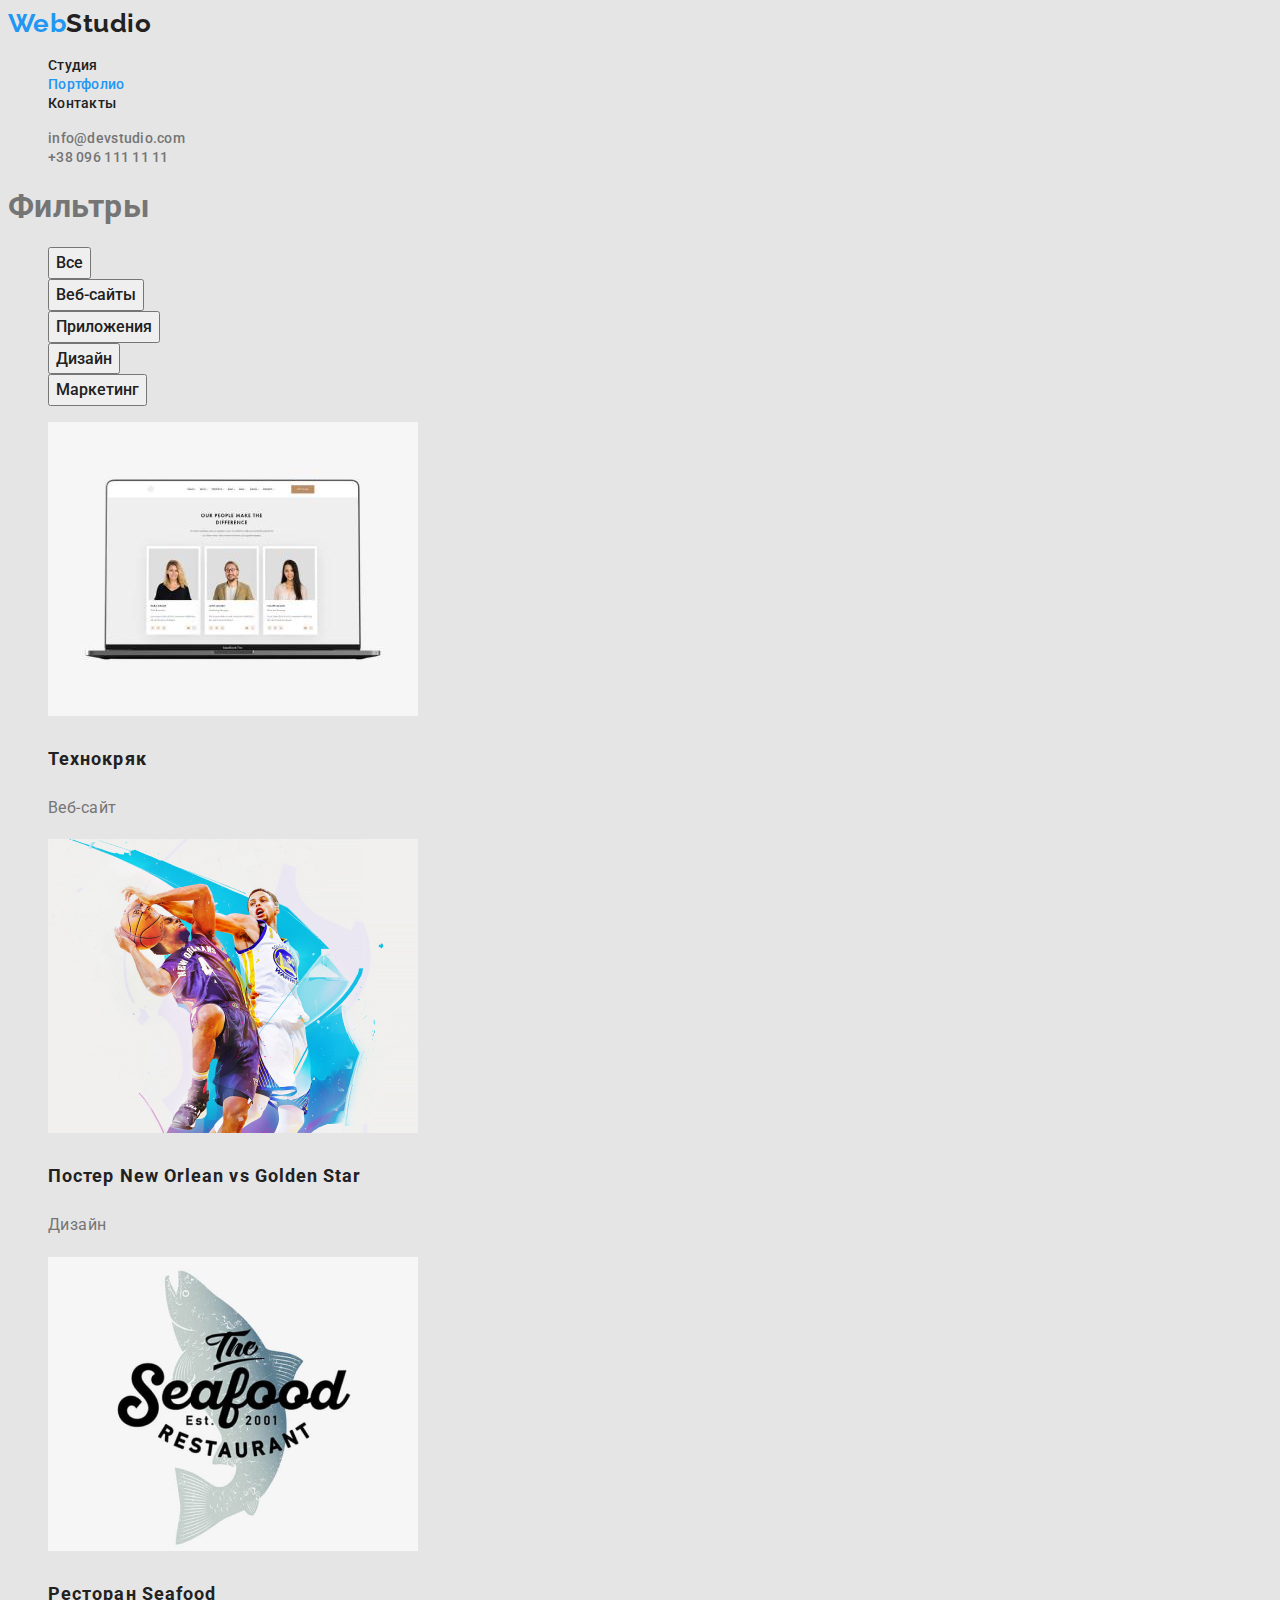
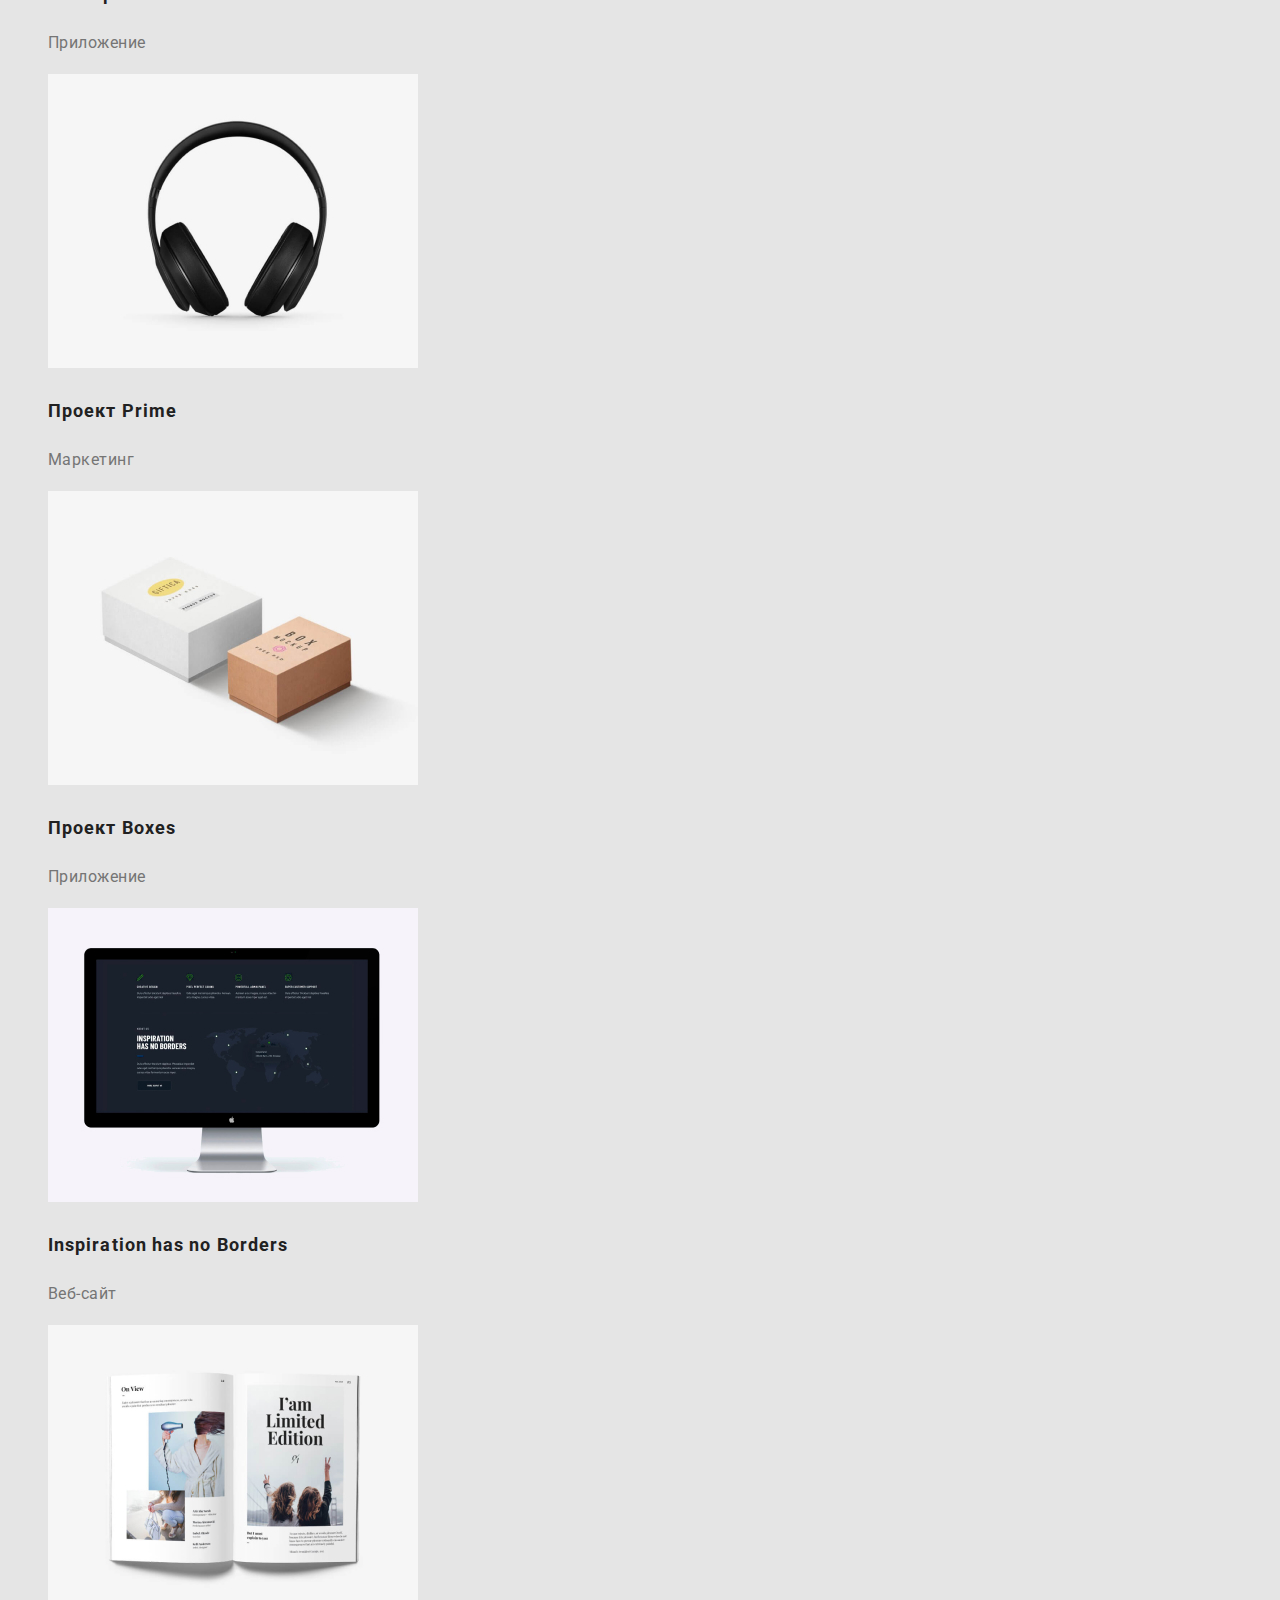
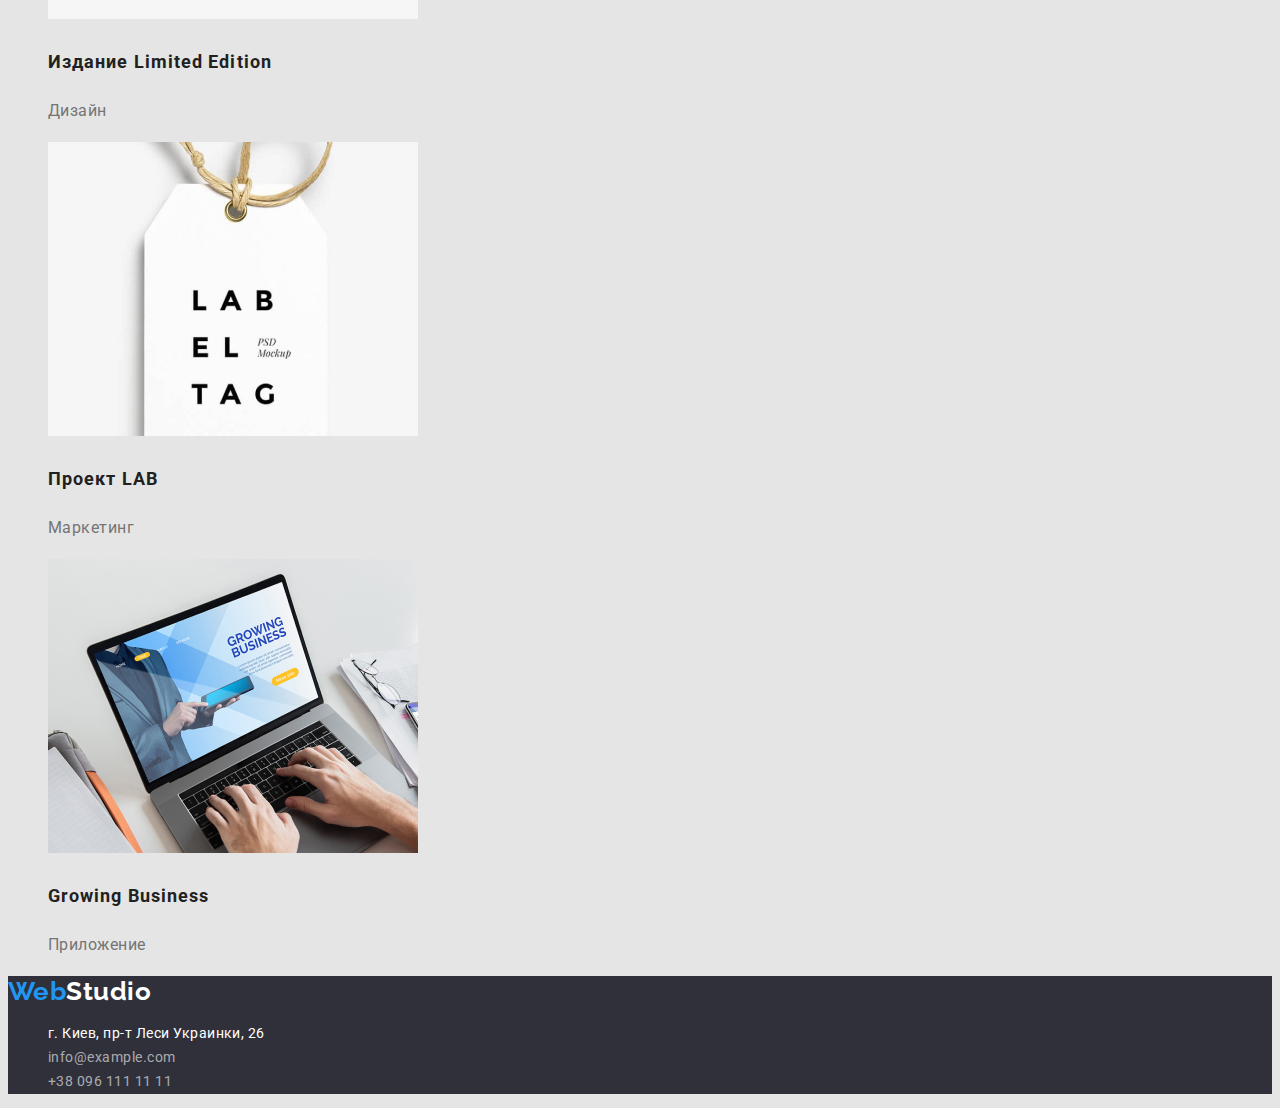
==== portfolio.html @ faa5c779 "Initial commit" ====
<!DOCTYPE html>
<html lang="ru">
  <head>
    <meta charset="UTF-8" />
    <meta http-equiv="X-UA-Compatible" content="IE=edge" />
    <meta name="viewport" content="width=device-width, initial-scale=1.0" />
    <link rel="preconnect" href="https://fonts.googleapis.com" />
    <link rel="preconnect" href="https://fonts.gstatic.com" crossorigin />
    <link
      href="https://fonts.googleapis.com/css2?family=Raleway:wght@700&family=Roboto:wght@400;500;700;900&display=swap"
      rel="stylesheet"
    />
    <link rel="stylesheet" href="./css/styles.css" />
    <title>WebStudio</title>
  </head>
  <body>
    <!-- Шапка -->
    <header class="nav-menu">
      <nav>
        <a href="./index.html" class="logo"><span class="logo-sec">Web</span>Studio</a>
        <ul class="list">
          <li>
            <a class="nav-link" href="./index.html">Студия</a>
          </li>
          <li>
            <a class="nav-link current" href="./portfolio.html">Портфолио</a>
          </li>
          <li>
            <a class="nav-link" href="">Контакты</a>
          </li>
        </ul>
      </nav>
      <ul class="list">
        <li>
          <a class="nav-link nav-contact" href="mailto:info@devstudio.com">info@devstudio.com</a>
        </li>
        <li>
          <a class="nav-link nav-contact" href="tel:+380961111111">+38 096 111 11 11</a>
        </li>
      </ul>
    </header>
    <!-- Контент страницы -->
    <main>
      <section class="filter">
        <!-- Спрятать заголовок -->
        <h1>Фильтры</h1>
        <ul class="list">
          <li>
            <button class="filter-button" type="button">Все</button>
          </li>
          <li>
            <button class="filter-button" type="button">Веб-сайты</button>
          </li>
          <li>
            <button class="filter-button" type="button">Приложения</button>
          </li>
          <li>
            <button class="filter-button" type="button">Дизайн</button>
          </li>
          <li>
            <button class="filter-button" type="button">Маркетинг</button>
          </li>
        </ul>
        <ul class="list">
          <li>
            <a href="" class="project">
              <img src="./images/portfolio1.jpg" alt="Технокряк" width="370" />
              <h2 class="proj-title">Технокряк</h2>
              <p class="project">Веб-сайт</p>
            </a>
          </li>
          <li>
            <a href="" class="project">
              <img
                src="./images/portfolio2.jpg"
                alt="Постер New Orlean vs Golden Star"
                width="370"
              />
              <h2 class="proj-title">Постер New Orlean vs Golden Star</h2>
              <p class="project">Дизайн</p>
            </a>
          </li>
          <li>
            <a href="" class="project">
              <img src="./images/portfolio3.jpg" alt="Ресторан Seafood" width="370" />
              <h2 class="proj-title">Ресторан Seafood</h2>
              <p class="project">Приложение</p>
            </a>
          </li>
          <li>
            <a href="" class="project">
              <img src="./images/portfolio4.jpg" alt="Проект Prime" width="370" />
              <h2 class="proj-title">Проект Prime</h2>
              <p class="project">Маркетинг</p>
            </a>
          </li>
          <li>
            <a href="" class="project">
              <img src="./images/portfolio5.jpg" alt="Проект Boxes" width="370" />
              <h2 class="proj-title">Проект Boxes</h2>
              <p class="project">Приложение</p>
            </a>
          </li>
          <li>
            <a href="" class="project">
              <img src="./images/portfolio6.jpg" alt="Inspiration has no Borders" width="370" />
              <h2 class="proj-title">Inspiration has no Borders</h2>
              <p class="project">Веб-сайт</p>
            </a>
          </li>
          <li>
            <a href="" class="project">
              <img src="./images/portfolio7.jpg" alt="Издание Limited Edition" width="370" />
              <h2 class="proj-title">Издание Limited Edition</h2>
              <p class="project">Дизайн</p>
            </a>
          </li>
          <li>
            <a href="" class="project">
              <img src="./images/portfolio8.jpg" alt="Проект LAB" width="370" />
              <h2 class="proj-title">Проект LAB</h2>
              <p class="project">Маркетинг</p>
            </a>
          </li>
          <li>
            <a href="" class="project">
              <img src="./images/portfolio9.jpg" alt="Growing Business" width="370" />
              <h2 class="proj-title">Growing Business</h2>
              <p class="project">Приложение</p>
            </a>
          </li>
        </ul>
      </section>
    </main>
    <!-- Футер -->
    <footer class="foot">
      <a href="./index.html" class="logo logo-foot"><span class="logo-sec">Web</span>Studio</a>
      <address>
        <ul class="list">
          <li>
            <a
              class="footer-addr"
              href="https://goo.gl/maps/4BTvtgbMAKysec8t8"
              target="_blank"
              rel="noopener noreferrer"
              >г. Киев, пр-т Леси Украинки, 26</a
            >
          </li>
          <li><a class="footer-cont" href="mailto:info@example.com">info@example.com</a></li>
          <li><a class="footer-cont" href="tel:+380961111111">+38 096 111 11 11</a></li>
        </ul>
      </address>
    </footer>
  </body>
</html>
---- css/styles.css ----
/* 
Основной цвет текста - #212121;
Вторичный цвет текста - #757575;
Цвет меню вторичный - #2196F3;
Главный заголовок - #FFFFFF;
Шрифты - Raleway 700;  Roboto 400,500,700,900; 
 */
:root {
    --color-main: #212121;
    --color-secondary: #757575;
    --menu-main-color: #212121;
    --menu-sec-color: #2196f3;
    --main-header: #ffffff;
    --bg-nav: #ffffff;
    --bg-focus: #2F303A;
    --bg-main: #E5E5E5;
    --bg-sec: #F5F4FA;
    --bg-button: #2196f3;
    --foot-cont: rgba(255, 255, 255, 0.6);
}
body {
    font-family: 'Roboto', sans-serif;  
    letter-spacing: 0.03em;
    background-color: var(--bg-main);
    color: var(--color-secondary);
}
/* .nav-menu {
    background-color: var(--bg-nav);
} */
.list {
    list-style: none;
}
.logo {
    font-family: 'Raleway', sans-serif;
    color: var(--menu-main-color);
    font-weight: 700;
    font-size: 26px;
    line-height: 1.19;
    text-decoration: none;
}
.logo-sec {
    color: var(--menu-sec-color);
}
.logo-foot {
    color: var(--main-header);
}
.nav-link {
    color: var(--menu-main-color);
    font-weight: 500;
    font-size: 14px;
    line-height: 1.14;
    letter-spacing: 0.02em;
    text-decoration: none;
}
.current,
.nav-link:focus,
.nav-link:hover,
.footer-addr:hover, 
.footer-addr:focus, 
.footer-cont:hover, 
.footer-cont:focus {
    color: var(--menu-sec-color);
}
.nav-contact {
    color: var(--color-secondary);
}
.hero {
    background-color: var(--bg-focus);
}
.hero-header {
    color: var(--main-header);
    font-weight: 900;
    font-size: 44px;
    line-height: 1.36;
    text-align: center;
    letter-spacing: 0.06em;
    text-transform: uppercase;
}
.hero-button {
    font-family: inherit;
    color: var(--main-header);
    background-color: var(--bg-button);
    font-weight: 700;
    font-size: 16px;
    line-height: 1.88;
    text-align: center;
    letter-spacing: 0.06em;
    cursor: pointer;
}
/* .team {
    background-color: var(--bg-sec);
} */
.features-header {
    color: var(--color-main);
    font-weight: 700;
    font-size: 14px;
    line-height: 1.14;
    text-transform: uppercase;
}
.features-text {
    font-size: 14px;
    line-height: 1.71;
}
.team-header {
    color: var(--color-main);
    font-weight: 500;
    font-size: 16px;
    line-height: 1.19;
    text-align: center;
}
.team-text {
    font-size: 16px;
    line-height: 1.19;
    text-align: center;
}
.team .title, 
.work .title {
    color: var(--color-main);
    font-weight: 700;
    font-size: 36px;
    line-height: 1.17;
    text-align: center;
}
.foot {
    background-color: var(--bg-focus);
    font-size: 14px;
    line-height: 1.71;
    
}
.footer-addr {
    color: var(--main-header);
    font-style: normal;
    text-decoration: none;
}
.footer-cont {
    color: var(--foot-cont);
    font-style: normal;
    text-decoration: none;
}
.filter-button {
    font-family: inherit;
    color: var(--color-main);
    font-weight: 500;
    font-size: 16px;
    line-height: 1.62;
    text-align: center;
    cursor: pointer;
} 
.filter-button:hover, .filter-button:focus {
    color: var(--main-header);
    background-color: var(--bg-button);
}
.project {
    color: var(--color-secondary);
    font-size: 16px;
    line-height: 1.88;
    text-decoration: none;
}
.proj-title { 
    color: var(--color-main);
    font-weight: 700;
    font-size: 18px;
    line-height: 2;
    letter-spacing: 0.06em;
}
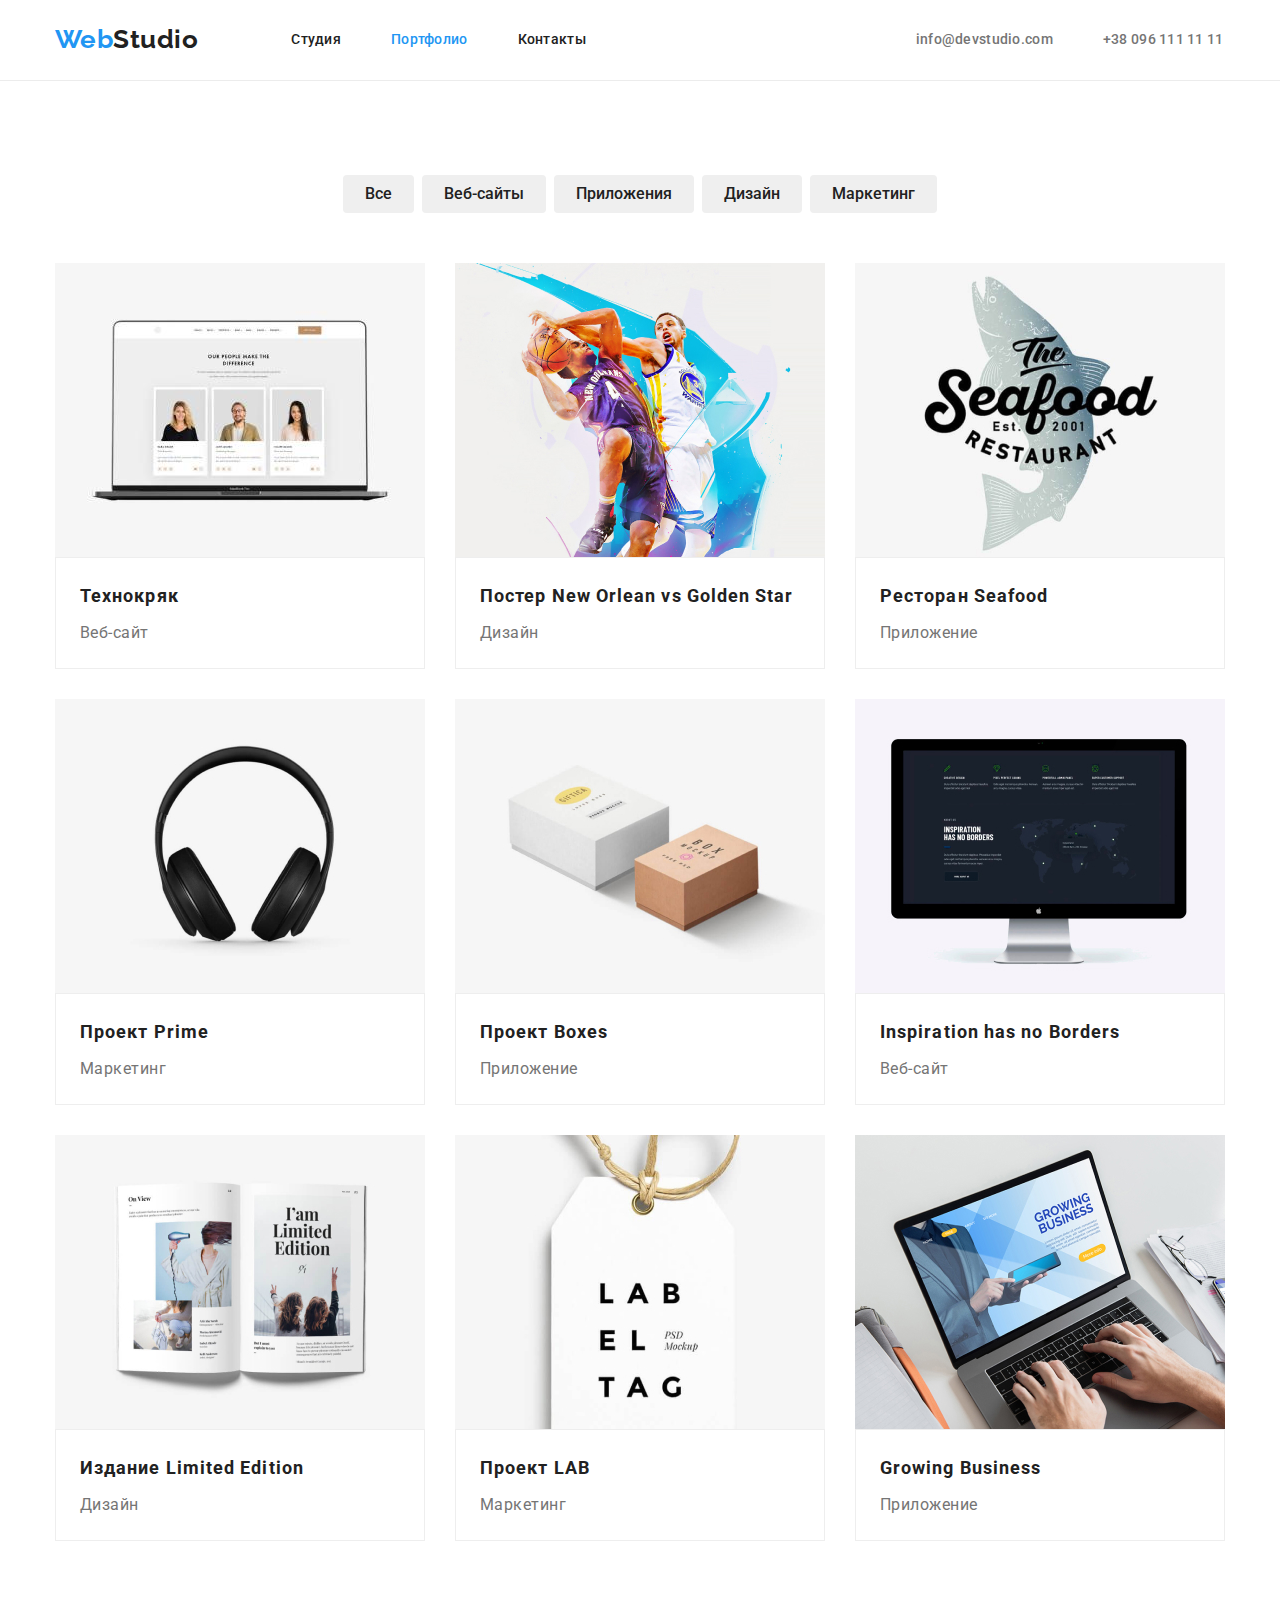
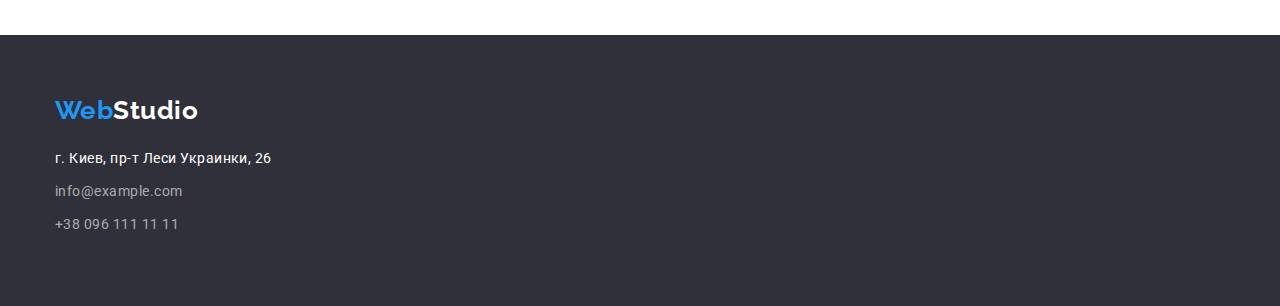
==== commit 46ea3f7b: "portfolio" ====
--- a/portfolio.html
+++ b/portfolio.html
@@ -10,146 +10,221 @@
       href="https://fonts.googleapis.com/css2?family=Raleway:wght@700&family=Roboto:wght@400;500;700;900&display=swap"
       rel="stylesheet"
     />
+    <link
+      rel="stylesheet"
+      href="https://cdnjs.cloudflare.com/ajax/libs/modern-normalize/1.1.0/modern-normalize.css"
+    />
     <link rel="stylesheet" href="./css/styles.css" />
     <title>WebStudio</title>
   </head>
   <body>
     <!-- Шапка -->
     <header class="nav-menu">
-      <nav>
-        <a href="./index.html" class="logo"><span class="logo-sec">Web</span>Studio</a>
-        <ul class="list">
-          <li>
-            <a class="nav-link" href="./index.html">Студия</a>
+      <div class="container main-nav">
+        <nav class="nav-list">
+          <a href="./index.html" class="logo"><span class="logo-sec">Web</span>Studio</a>
+          <ul class="list nav-list">
+            <li class="item">
+              <a class="nav-link" href="./index.html">Студия</a>
+            </li>
+            <li class="item">
+              <a class="nav-link current" href="./portfolio.html">Портфолио</a>
+            </li>
+            <li class="item">
+              <a class="nav-link" href="">Контакты</a>
+            </li>
+          </ul>
+        </nav>
+        <ul class="list contact-list">
+          <li class="item">
+            <a class="nav-link nav-contact" href="mailto:info@devstudio.com">info@devstudio.com</a>
           </li>
-          <li>
-            <a class="nav-link current" href="./portfolio.html">Портфолио</a>
-          </li>
-          <li>
-            <a class="nav-link" href="">Контакты</a>
+          <li class="item">
+            <a class="nav-link nav-contact" href="tel:+380961111111">+38 096 111 11 11</a>
           </li>
         </ul>
-      </nav>
-      <ul class="list">
-        <li>
-          <a class="nav-link nav-contact" href="mailto:info@devstudio.com">info@devstudio.com</a>
-        </li>
-        <li>
-          <a class="nav-link nav-contact" href="tel:+380961111111">+38 096 111 11 11</a>
-        </li>
-      </ul>
+      </div>
     </header>
     <!-- Контент страницы -->
     <main>
-      <section class="filter">
-        <!-- Спрятать заголовок -->
-        <h1>Фильтры</h1>
-        <ul class="list">
-          <li>
-            <button class="filter-button" type="button">Все</button>
-          </li>
-          <li>
-            <button class="filter-button" type="button">Веб-сайты</button>
-          </li>
-          <li>
-            <button class="filter-button" type="button">Приложения</button>
-          </li>
-          <li>
-            <button class="filter-button" type="button">Дизайн</button>
-          </li>
-          <li>
-            <button class="filter-button" type="button">Маркетинг</button>
-          </li>
-        </ul>
-        <ul class="list">
-          <li>
-            <a href="" class="project">
-              <img src="./images/portfolio1.jpg" alt="Технокряк" width="370" />
-              <h2 class="proj-title">Технокряк</h2>
-              <p class="project">Веб-сайт</p>
-            </a>
-          </li>
-          <li>
-            <a href="" class="project">
-              <img
-                src="./images/portfolio2.jpg"
-                alt="Постер New Orlean vs Golden Star"
-                width="370"
-              />
-              <h2 class="proj-title">Постер New Orlean vs Golden Star</h2>
-              <p class="project">Дизайн</p>
-            </a>
-          </li>
-          <li>
-            <a href="" class="project">
-              <img src="./images/portfolio3.jpg" alt="Ресторан Seafood" width="370" />
-              <h2 class="proj-title">Ресторан Seafood</h2>
-              <p class="project">Приложение</p>
-            </a>
-          </li>
-          <li>
-            <a href="" class="project">
-              <img src="./images/portfolio4.jpg" alt="Проект Prime" width="370" />
-              <h2 class="proj-title">Проект Prime</h2>
-              <p class="project">Маркетинг</p>
-            </a>
-          </li>
-          <li>
-            <a href="" class="project">
-              <img src="./images/portfolio5.jpg" alt="Проект Boxes" width="370" />
-              <h2 class="proj-title">Проект Boxes</h2>
-              <p class="project">Приложение</p>
-            </a>
-          </li>
-          <li>
-            <a href="" class="project">
-              <img src="./images/portfolio6.jpg" alt="Inspiration has no Borders" width="370" />
-              <h2 class="proj-title">Inspiration has no Borders</h2>
-              <p class="project">Веб-сайт</p>
-            </a>
-          </li>
-          <li>
-            <a href="" class="project">
-              <img src="./images/portfolio7.jpg" alt="Издание Limited Edition" width="370" />
-              <h2 class="proj-title">Издание Limited Edition</h2>
-              <p class="project">Дизайн</p>
-            </a>
-          </li>
-          <li>
-            <a href="" class="project">
-              <img src="./images/portfolio8.jpg" alt="Проект LAB" width="370" />
-              <h2 class="proj-title">Проект LAB</h2>
-              <p class="project">Маркетинг</p>
-            </a>
-          </li>
-          <li>
-            <a href="" class="project">
-              <img src="./images/portfolio9.jpg" alt="Growing Business" width="370" />
-              <h2 class="proj-title">Growing Business</h2>
-              <p class="project">Приложение</p>
-            </a>
-          </li>
-        </ul>
+      <section class="filter section">
+        <div class="container">
+          <!-- Спрятать заголовок -->
+          <!-- <h1>Фильтры</h1> -->
+          <ul class="list filter-list">
+            <li class="filter-list-item">
+              <button class="filter-button" type="button">Все</button>
+            </li>
+            <li class="filter-list-item">
+              <button class="filter-button" type="button">Веб-сайты</button>
+            </li>
+            <li class="filter-list-item">
+              <button class="filter-button" type="button">Приложения</button>
+            </li>
+            <li class="filter-list-item">
+              <button class="filter-button" type="button">Дизайн</button>
+            </li>
+            <li class="filter-list-item">
+              <button class="filter-button" type="button">Маркетинг</button>
+            </li>
+          </ul>
+          <ul class="list proj-list">
+            <li class="proj-list-item">
+              <a href="" class="project">
+                <img
+                  class="proj-list-pic"
+                  src="./images/portfolio1.jpg"
+                  alt="Технокряк"
+                  width="370"
+                />
+                <div class="proj-desc">
+                  <h2 class="proj-title">Технокряк</h2>
+                  <p class="proj-list-text">Веб-сайт</p>
+                </div>
+              </a>
+            </li>
+            <li class="proj-list-item">
+              <a href="" class="project">
+                <img
+                  class="proj-list-pic"
+                  src="./images/portfolio2.jpg"
+                  alt="Постер New Orlean vs Golden Star"
+                  width="370"
+                />
+                <div class="proj-desc">
+                  <h2 class="proj-title">Постер New Orlean vs Golden Star</h2>
+                  <p class="proj-list-text">Дизайн</p>
+                </div>
+              </a>
+            </li>
+            <li class="proj-list-item">
+              <a href="" class="project">
+                <img
+                  class="proj-list-pic"
+                  src="./images/portfolio3.jpg"
+                  alt="Ресторан Seafood"
+                  width="370"
+                />
+                <div class="proj-desc">
+                  <h2 class="proj-title">Ресторан Seafood</h2>
+                  <p class="proj-list-text">Приложение</p>
+                </div>
+              </a>
+            </li>
+            <li class="proj-list-item">
+              <a href="" class="project">
+                <img
+                  class="proj-list-pic"
+                  src="./images/portfolio4.jpg"
+                  alt="Проект Prime"
+                  width="370"
+                />
+                <div class="proj-desc">
+                  <h2 class="proj-title">Проект Prime</h2>
+                  <p class="proj-list-text">Маркетинг</p>
+                </div>
+              </a>
+            </li>
+            <li class="proj-list-item">
+              <a href="" class="project">
+                <img
+                  class="proj-list-pic"
+                  src="./images/portfolio5.jpg"
+                  alt="Проект Boxes"
+                  width="370"
+                />
+                <div class="proj-desc">
+                  <h2 class="proj-title">Проект Boxes</h2>
+                  <p class="proj-list-text">Приложение</p>
+                </div>
+              </a>
+            </li>
+            <li class="proj-list-item">
+              <a href="" class="project">
+                <img
+                  class="proj-list-pic"
+                  src="./images/portfolio6.jpg"
+                  alt="Inspiration has no Borders"
+                  width="370"
+                />
+                <div class="proj-desc">
+                  <h2 class="proj-title">Inspiration has no Borders</h2>
+                  <p class="proj-list-text">Веб-сайт</p>
+                </div>
+              </a>
+            </li>
+            <li class="proj-list-item">
+              <a href="" class="project">
+                <img
+                  class="proj-list-pic"
+                  src="./images/portfolio7.jpg"
+                  alt="Издание Limited Edition"
+                  width="370"
+                />
+                <div class="proj-desc">
+                  <h2 class="proj-title">Издание Limited Edition</h2>
+                  <p class="proj-list-text">Дизайн</p>
+                </div>
+              </a>
+            </li>
+            <li class="proj-list-item">
+              <a href="" class="project">
+                <img
+                  class="proj-list-pic"
+                  src="./images/portfolio8.jpg"
+                  alt="Проект LAB"
+                  width="370"
+                />
+                <div class="proj-desc">
+                  <h2 class="proj-title">Проект LAB</h2>
+                  <p class="proj-list-text">Маркетинг</p>
+                </div>
+              </a>
+            </li>
+            <li class="proj-list-item">
+              <a href="" class="project">
+                <img
+                  class="proj-list-pic"
+                  src="./images/portfolio9.jpg"
+                  alt="Growing Business"
+                  width="370"
+                />
+                <div class="proj-desc">
+                  <h2 class="proj-title">Growing Business</h2>
+                  <p class="proj-list-text">Приложение</p>
+                </div>
+              </a>
+            </li>
+          </ul>
+        </div>
       </section>
     </main>
     <!-- Футер -->
     <footer class="foot">
-      <a href="./index.html" class="logo logo-foot"><span class="logo-sec">Web</span>Studio</a>
-      <address>
-        <ul class="list">
-          <li>
-            <a
-              class="footer-addr"
-              href="https://goo.gl/maps/4BTvtgbMAKysec8t8"
-              target="_blank"
-              rel="noopener noreferrer"
-              >г. Киев, пр-т Леси Украинки, 26</a
-            >
-          </li>
-          <li><a class="footer-cont" href="mailto:info@example.com">info@example.com</a></li>
-          <li><a class="footer-cont" href="tel:+380961111111">+38 096 111 11 11</a></li>
-        </ul>
-      </address>
+      <div class="container">
+        <div class="footer-logo">
+          <a href="./index.html" class="logo logo-foot"><span class="logo-sec">Web</span>Studio</a>
+        </div>
+        <address>
+          <ul class="list">
+            <li class="footer-list-item">
+              <a
+                class="footer-addr"
+                href="https://goo.gl/maps/4BTvtgbMAKysec8t8"
+                target="_blank"
+                rel="noopener noreferrer"
+                >г. Киев, пр-т Леси Украинки, 26</a
+              >
+            </li>
+            <li class="footer-list-item">
+              <a class="footer-cont" href="mailto:info@example.com">info@example.com</a>
+            </li>
+            <li class="footer-list-item">
+              <a class="footer-cont" href="tel:+380961111111">+38 096 111 11 11</a>
+            </li>
+          </ul>
+        </address>
+      </div>
     </footer>
   </body>
 </html>
--- a/css/styles.css
+++ b/css/styles.css
@@ -5,161 +5,336 @@
 Главный заголовок - #FFFFFF;
 Шрифты - Raleway 700;  Roboto 400,500,700,900; 
  */
+*,
+*::before,
+*::after {
+  box-sizing: border-box;
+}
 :root {
-    --color-main: #212121;
-    --color-secondary: #757575;
-    --menu-main-color: #212121;
-    --menu-sec-color: #2196f3;
-    --main-header: #ffffff;
-    --bg-nav: #ffffff;
-    --bg-focus: #2F303A;
-    --bg-main: #E5E5E5;
-    --bg-sec: #F5F4FA;
-    --bg-button: #2196f3;
-    --foot-cont: rgba(255, 255, 255, 0.6);
+  --color-main: #212121;
+  --color-secondary: #757575;
+  --menu-main-color: #212121;
+  --menu-sec-color: #2196f3;
+  --main-header: #ffffff;
+  --bg-nav: #ffffff;
+  --bg-focus: #2f303a;
+  --bg-main: #ffffff;
+  --bg-sec: #f5f4fa;
+  --bg-button: #2196f3;
+  --foot-cont: rgba(255, 255, 255, 0.6);
 }
 body {
-    font-family: 'Roboto', sans-serif;  
-    letter-spacing: 0.03em;
-    background-color: var(--bg-main);
-    color: var(--color-secondary);
-}
-/* .nav-menu {
-    background-color: var(--bg-nav);
-} */
+  font-family: 'Roboto', sans-serif;
+  letter-spacing: 0.03em;
+  background-color: var(--bg-main);
+  color: var(--color-secondary);
+}
+h1,
+h2,
+h3,
+h4,
+h5,
+h6,
+p,
+ul {
+  padding: 0px;
+  margin: 0px;
+}
+.container {
+  /* display: flex; */
+  margin-left: auto;
+  margin-right: auto;
+  width: 1200px;
+  padding-left: 15px;
+  padding-right: 15px;
+}
+.section {
+  margin: 0;
+  padding-top: 94px;
+  padding-bottom: 94px;
+}
 .list {
-    list-style: none;
+  list-style: none;
+  padding: 0;
+  margin: 0;
 }
 .logo {
-    font-family: 'Raleway', sans-serif;
-    color: var(--menu-main-color);
-    font-weight: 700;
-    font-size: 26px;
-    line-height: 1.19;
-    text-decoration: none;
+  padding-top: 24px;
+  padding-bottom: 24px;
+  margin-right: 93px;
+
+  font-family: 'Raleway', sans-serif;
+  color: var(--menu-main-color);
+  font-weight: 700;
+  font-size: 26px;
+  line-height: 1.19;
+  text-decoration: none;
 }
 .logo-sec {
-    color: var(--menu-sec-color);
+  color: var(--menu-sec-color);
 }
 .logo-foot {
-    color: var(--main-header);
+  color: var(--main-header);
+}
+.nav-menu {
+  border-bottom: 1px solid #ececec;
+}
+.main-nav {
+  display: flex;
+  align-items: center;
 }
 .nav-link {
-    color: var(--menu-main-color);
-    font-weight: 500;
-    font-size: 14px;
-    line-height: 1.14;
-    letter-spacing: 0.02em;
-    text-decoration: none;
-}
+  display: block;
+  /* padding-top: 32px;
+  padding-bottom: 32px; */
+  color: var(--menu-main-color);
+  font-weight: 500;
+  font-size: 14px;
+  line-height: 1.14;
+  letter-spacing: 0.02em;
+  text-decoration: none;
+}
+.nav-list {
+  display: flex;
+}
+.nav-list .item {
+  display: block;
+  padding-top: 32px;
+  padding-bottom: 32px;
+  /* margin-right: 50px; */
+}
+
+.nav-list .item:not(:last-child) {
+  margin-right: 50px;
+}
+.nav-contact {
+  color: var(--color-secondary);
+}
+.contact-list {
+  display: flex;
+  margin-left: 330px;
+}
+.contact-list .item {
+  display: block;
+  padding-top: 32px;
+  padding-bottom: 32px;
+}
+.contact-list .item:not(:last-child) {
+  margin-right: 50px;
+  margin-left: 0px;
+}
+
 .current,
 .nav-link:focus,
 .nav-link:hover,
-.footer-addr:hover, 
-.footer-addr:focus, 
-.footer-cont:hover, 
+.footer-addr:hover,
+.footer-addr:focus,
+.footer-cont:hover,
 .footer-cont:focus {
-    color: var(--menu-sec-color);
-}
-.nav-contact {
-    color: var(--color-secondary);
-}
+  color: var(--menu-sec-color);
+}
+
 .hero {
-    background-color: var(--bg-focus);
+  background-color: var(--bg-focus);
 }
 .hero-header {
-    color: var(--main-header);
-    font-weight: 900;
-    font-size: 44px;
-    line-height: 1.36;
-    text-align: center;
-    letter-spacing: 0.06em;
-    text-transform: uppercase;
+  margin-top: 0px;
+  margin-bottom: 30px;
+  padding-top: 200px;
+  color: var(--main-header);
+  font-weight: 900;
+  font-size: 44px;
+  line-height: 1.36;
+  text-align: center;
+  letter-spacing: 0.06em;
+  text-transform: uppercase;
 }
 .hero-button {
-    font-family: inherit;
-    color: var(--main-header);
-    background-color: var(--bg-button);
-    font-weight: 700;
-    font-size: 16px;
-    line-height: 1.88;
-    text-align: center;
-    letter-spacing: 0.06em;
-    cursor: pointer;
-}
-/* .team {
-    background-color: var(--bg-sec);
+  margin-left: auto;
+  margin-right: auto;
+  min-width: 200px;
+  padding: 10px 32px;
+  margin-bottom: 200px;
+  font-family: inherit;
+  color: var(--main-header);
+  background-color: var(--bg-button);
+  font-weight: 700;
+  font-size: 16px;
+  line-height: 1.88;
+  text-align: center;
+  letter-spacing: 0.06em;
+  cursor: pointer;
+  box-shadow: 0px 4px 4px rgba(0, 0, 0, 0.15);
+  border: transparent;
+  border-radius: 4px;
+}
+.center {
+  display: flex;
+  justify-content: center;
+  align-items: center;
+}
+.team {
+  background-color: var(--bg-sec);
+}
+.features {
+  padding-bottom: 0px;
+}
+.features-header {
+  margin-bottom: 10px;
+  color: var(--color-main);
+  font-weight: 700;
+  font-size: 14px;
+  line-height: 1.14;
+  text-transform: uppercase;
+}
+.features-text {
+  font-size: 14px;
+  line-height: 1.71;
+}
+.work-title {
+  padding-bottom: 50px;
+}
+.work-pic,
+.team-pic {
+  display: block;
+}
+.features-list,
+.work-list,
+.team-list {
+  display: flex;
+}
+/* .features-list-item {
 } */
-.features-header {
-    color: var(--color-main);
-    font-weight: 700;
-    font-size: 14px;
-    line-height: 1.14;
-    text-transform: uppercase;
-}
-.features-text {
-    font-size: 14px;
-    line-height: 1.71;
-}
-.team-header {
-    color: var(--color-main);
-    font-weight: 500;
-    font-size: 16px;
-    line-height: 1.19;
-    text-align: center;
+.features-list-item:not(:last-child) {
+  margin-right: 30px;
+}
+.team .title,
+.work .title {
+  color: var(--color-main);
+  font-weight: 700;
+  font-size: 36px;
+  line-height: 1.17;
+  text-align: center;
+}
+.work-list-item:not(:last-child) {
+  padding-right: 30px;
+}
+.team-title {
+  margin-bottom: 50px;
+}
+.team-list-title {
+  padding-top: 30px;
+  padding-bottom: 10px;
+  color: var(--color-main);
+  font-weight: 500;
+  font-size: 16px;
+  line-height: 1.19;
+  text-align: center;
+}
+.team-list-item {
+  min-height: 368px;
+  background-color: var(--bg-main);
+}
+.team-list-item:not(:last-child) {
+  margin-right: 30px;
 }
 .team-text {
-    font-size: 16px;
-    line-height: 1.19;
-    text-align: center;
-}
-.team .title, 
-.work .title {
-    color: var(--color-main);
-    font-weight: 700;
-    font-size: 36px;
-    line-height: 1.17;
-    text-align: center;
-}
+  font-size: 16px;
+  line-height: 1.19;
+  text-align: center;
+}
+
 .foot {
-    background-color: var(--bg-focus);
-    font-size: 14px;
-    line-height: 1.71;
-    
+  padding-top: 60px;
+  padding-bottom: 60px;
+  background-color: var(--bg-focus);
+  font-size: 14px;
+  line-height: 1.71;
 }
 .footer-addr {
-    color: var(--main-header);
-    font-style: normal;
-    text-decoration: none;
+  color: var(--main-header);
+  font-style: normal;
+  text-decoration: none;
 }
 .footer-cont {
-    color: var(--foot-cont);
-    font-style: normal;
-    text-decoration: none;
+  color: var(--foot-cont);
+  font-style: normal;
+  text-decoration: none;
+}
+.footer-logo {
+  margin-bottom: 20px;
+}
+.footer-list-item {
+  margin-bottom: 9px;
+}
+.filter-list {
+  display: flex;
+  margin-bottom: 50px;
+  align-items: center;
+  justify-content: center;
+  padding-left: auto;
+  padding-right: auto;
+}
+.filter-list-item:not(:last-child) {
+  margin-right: 8px;
 }
 .filter-button {
-    font-family: inherit;
-    color: var(--color-main);
-    font-weight: 500;
-    font-size: 16px;
-    line-height: 1.62;
-    text-align: center;
-    cursor: pointer;
-} 
-.filter-button:hover, .filter-button:focus {
-    color: var(--main-header);
-    background-color: var(--bg-button);
+  padding: 6px 22px;
+  font-family: inherit;
+  color: var(--color-main);
+  font-weight: 500;
+  font-size: 16px;
+  line-height: 1.62;
+  text-align: center;
+  cursor: pointer;
+  border-radius: 4px;
+  border: 0;
+}
+.filter-button:hover,
+.filter-button:focus {
+  color: var(--main-header);
+  background-color: var(--bg-button);
 }
 .project {
-    color: var(--color-secondary);
-    font-size: 16px;
-    line-height: 1.88;
-    text-decoration: none;
-}
-.proj-title { 
-    color: var(--color-main);
-    font-weight: 700;
-    font-size: 18px;
-    line-height: 2;
-    letter-spacing: 0.06em;
-}
+  color: var(--color-secondary);
+  font-size: 16px;
+  line-height: 1.88;
+  text-decoration: none;
+}
+.proj-title {
+  margin-left: 24px;
+  margin-right: 24px;
+  margin-top: 20px;
+  color: var(--color-main);
+  font-weight: 700;
+  font-size: 18px;
+  line-height: 2;
+  letter-spacing: 0.06em;
+}
+.proj-list-text {
+  margin-left: 24px;
+  margin-right: 24px;
+  margin-top: 4px;
+  margin-bottom: 20px;
+}
+.proj-list {
+  display: flex;
+  flex-wrap: wrap;
+}
+.proj-list-item {
+  margin-right: 30px;
+  margin-bottom: 30px;
+  background: #ffffff;
+}
+.proj-list-item:nth-child(3n) {
+  margin-right: 0;
+}
+.proj-list-item:nth-last-child(-n + 3) {
+  margin-bottom: 0;
+}
+.proj-list-pic {
+  display: block;
+}
+.proj-desc {
+  border: 1px solid #eeeeee;
+}
